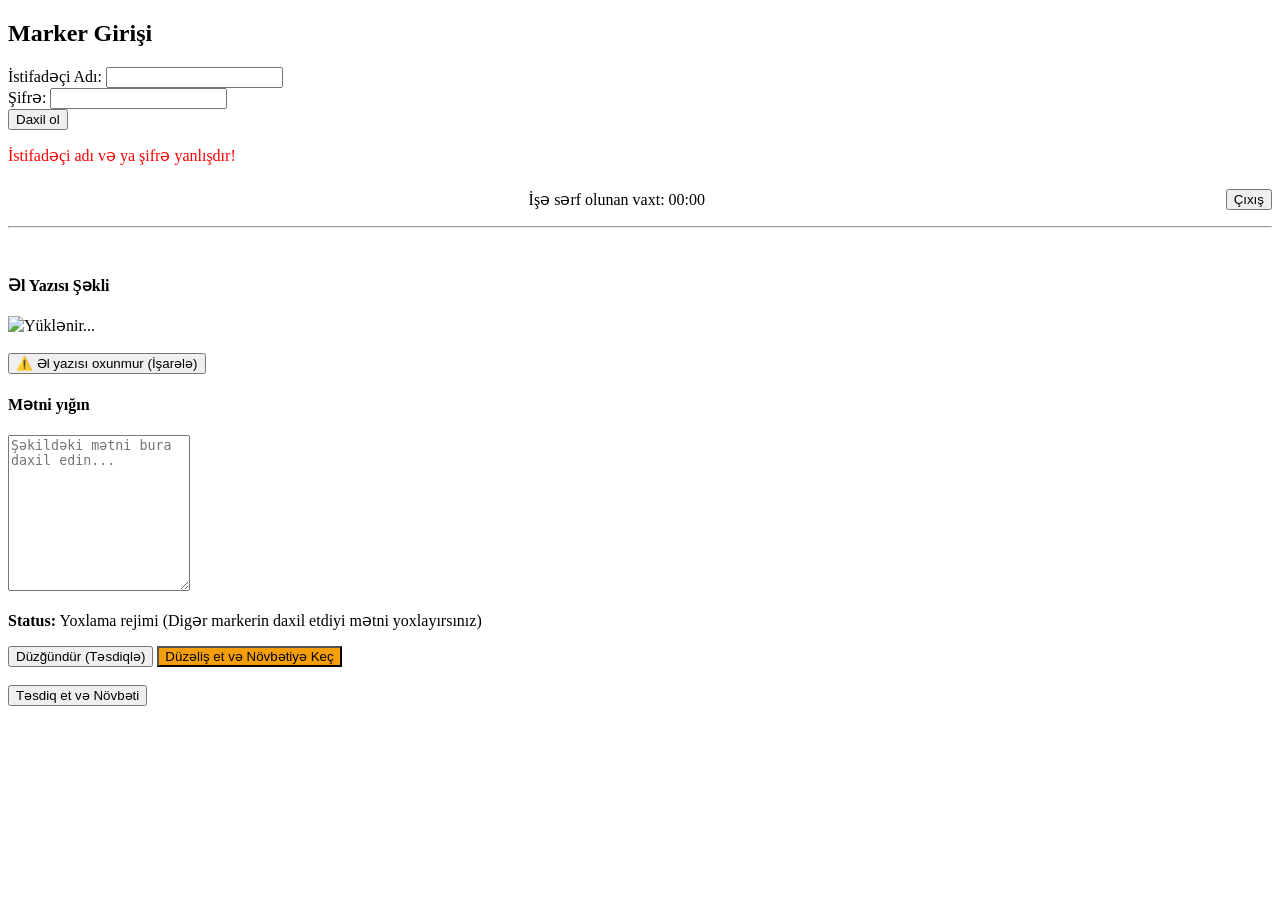
==== index.html @ 2e1c73f7 "Add files via upload" ====
<!DOCTYPE html>
<html lang="az">
<head>
  <meta charset="UTF-8">
  <title>Marker Paneli - Əl Yazısı Qeydiyyatı</title>
  <link rel="stylesheet" href="css/style.css">
</head>
<body>

  <div class="container">
    <!-- Daxil Olma Paneli -->
    <div id="login-card" class="card">
      <h2>Marker Girişi</h2>
      <div class="form-group">
        <label>İstifadəçi Adı:</label>
        <input type="text" id="username">
      </div>
      <div class="form-group">
        <label>Şifrə:</label>
        <input type="password" id="password">
      </div>
      <button id="login-btn">Daxil ol</button>
      <p id="login-error" style="color:red;" class="hidden">İstifadəçi adı və ya şifrə yanlışdır!</p>
    </div>

    <!-- İş Sahəsi -->
    <div id="workspace-card" class="card hidden">
      <div style="display:flex; justify-content:space-between; align-items:center;">
        <h3 id="user-info"></h3>
        <div class="timer-box">İşə sərf olunan vaxt: <span id="timer">00:00</span></div>
        <button id="logout-btn" class="danger">Çıxış</button>
      </div>
      <hr><br>

      <div class="workspace">
        <div class="image-container">
          <h4>Əl Yazısı Şəkli</h4>
          <img id="task-image" src="" alt="Yüklənir...">
          <br><br>
          <button id="unreadable-btn" class="danger">⚠️ Əl yazısı oxunmur (İşarələ)</button>
        </div>

        <div>
          <h4 id="task-mode-title">Mətni yığın</h4>
          <div class="form-group">
            <textarea id="transcription-text" rows="10" placeholder="Şəkildəki mətni bura daxil edin..."></textarea>
          </div>

          <div id="verification-actions" class="hidden">
            <p><strong>Status:</strong> Yoxlama rejimi (Digər markerin daxil etdiyi mətni yoxlayırsınız)</p>
            <button id="approve-btn" class="success">Düzğündür (Təsdiqlə)</button>
            <button id="correct-btn" style="background:#f59e0b;">Düzəliş et və Növbətiyə Keç</button>
          </div>

          <br>
          <button id="submit-btn">Təsdiq et və Növbəti</button>
        </div>
      </div>
    </div>
  </div>

  <script type="module" src="js/app.js"></script>
</body>
</html>
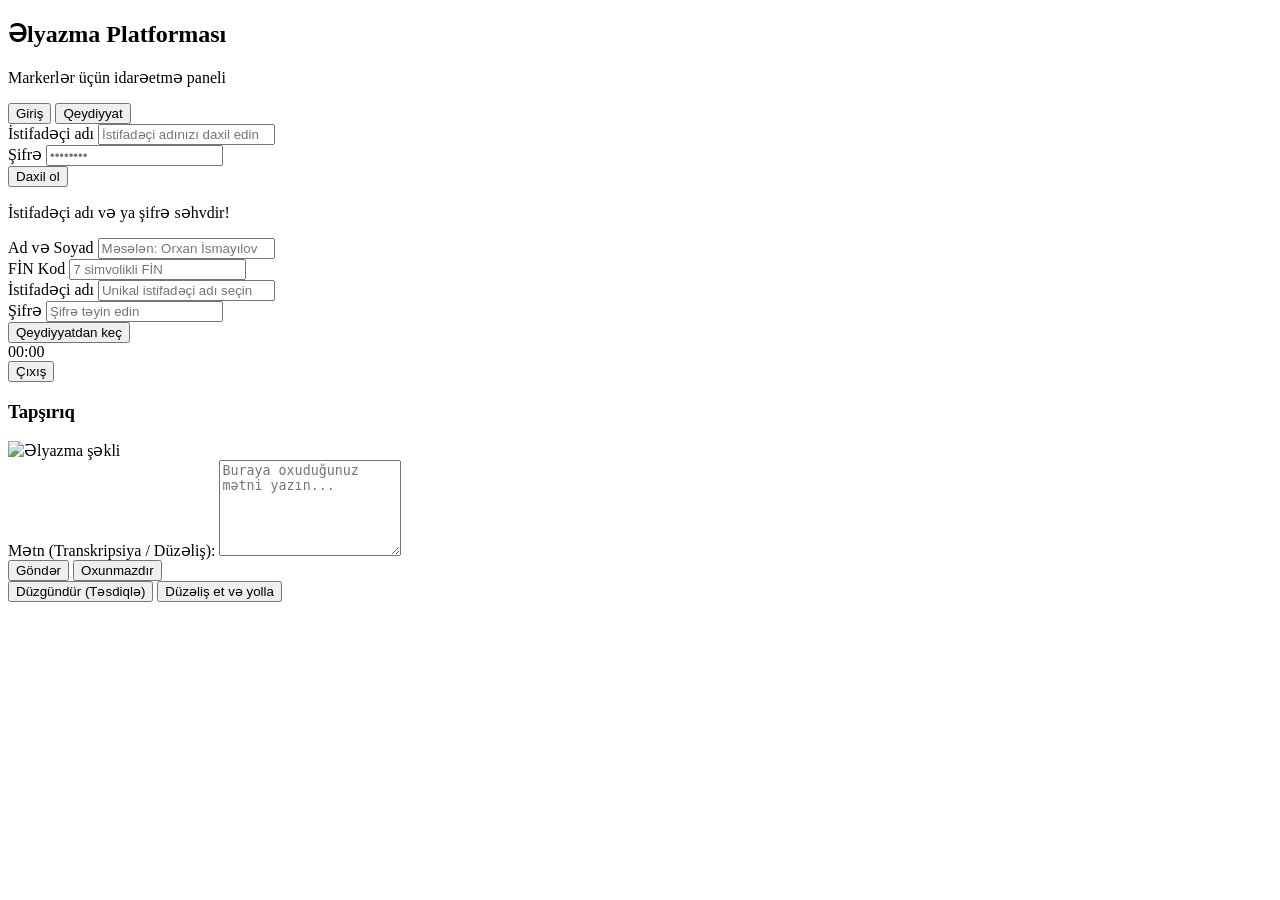
==== commit 9145d654: "Revise index.html for transcription platform layout Updated the title and stylesheet link, and restr" ====
--- a/index.html
+++ b/index.html
@@ -2,58 +2,92 @@
 <html lang="az">
 <head>
   <meta charset="UTF-8">
-  <title>Marker Paneli - Əl Yazısı Qeydiyyatı</title>
-  <link rel="stylesheet" href="css/style.css">
+  <title>Əlyazma Transkripsiya Platforması</title>
+  <link rel="stylesheet" href="style.css">
 </head>
 <body>
 
-  <div class="container">
-    <!-- Daxil Olma Paneli -->
-    <div id="login-card" class="card">
-      <h2>Marker Girişi</h2>
-      <div class="form-group">
-        <label>İstifadəçi Adı:</label>
-        <input type="text" id="username">
-      </div>
-      <div class="form-group">
-        <label>Şifrə:</label>
-        <input type="password" id="password">
-      </div>
-      <button id="login-btn">Daxil ol</button>
-      <p id="login-error" style="color:red;" class="hidden">İstifadəçi adı və ya şifrə yanlışdır!</p>
+  <!-- Giriş və Qeydiyyat Səhifəsi -->
+  <div id="login-card" class="card auth-container">
+    <div class="auth-header">
+      <h2>Əlyazma Platforması</h2>
+      <p>Markerlər üçün idarəetmə paneli</p>
     </div>
 
-    <!-- İş Sahəsi -->
-    <div id="workspace-card" class="card hidden">
-      <div style="display:flex; justify-content:space-between; align-items:center;">
-        <h3 id="user-info"></h3>
-        <div class="timer-box">İşə sərf olunan vaxt: <span id="timer">00:00</span></div>
-        <button id="logout-btn" class="danger">Çıxış</button>
+    <!-- Tab Keçidləri -->
+    <div class="auth-tabs">
+      <button id="tab-login-btn" class="tab-btn active" onclick="switchAuthTab('login')">Giriş</button>
+      <button id="tab-reg-btn" class="tab-btn" onclick="switchAuthTab('register')">Qeydiyyat</button>
+    </div>
+
+    <!-- Giriş Formu -->
+    <div id="form-login" class="auth-form">
+      <div class="input-group">
+        <label>İstifadəçi adı</label>
+        <input type="text" id="login-username" placeholder="İstifadəçi adınızı daxil edin">
       </div>
-      <hr><br>
+      <div class="input-group">
+        <label>Şifrə</label>
+        <input type="password" id="login-password" placeholder="••••••••">
+      </div>
+      <button id="login-btn" class="primary-btn">Daxil ol</button>
+      <p id="login-error" class="error-text hidden">İstifadəçi adı və ya şifrə səhvdir!</p>
+    </div>
 
-      <div class="workspace">
-        <div class="image-container">
-          <h4>Əl Yazısı Şəkli</h4>
-          <img id="task-image" src="" alt="Yüklənir...">
-          <br><br>
-          <button id="unreadable-btn" class="danger">⚠️ Əl yazısı oxunmur (İşarələ)</button>
+    <!-- Qeydiyyat Formu -->
+    <div id="form-register" class="auth-form hidden">
+      <div class="input-group">
+        <label>Ad və Soyad</label>
+        <input type="text" id="reg-fullname" placeholder="Məsələn: Orxan İsmayılov">
+      </div>
+      <div class="input-group">
+        <label>FİN Kod</label>
+        <input type="text" id="reg-fin" placeholder="7 simvolikli FİN">
+      </div>
+      <div class="input-group">
+        <label>İstifadəçi adı</label>
+        <input type="text" id="reg-username" placeholder="Unikal istifadəçi adı seçin">
+      </div>
+      <div class="input-group">
+        <label>Şifrə</label>
+        <input type="password" id="reg-password" placeholder="Şifrə təyin edin">
+      </div>
+      <button id="register-btn" class="primary-btn">Qeydiyyatdan keç</button>
+    </div>
+  </div>
+
+  <!-- İş Sahəsi (Workspace) -->
+  <div id="workspace-card" class="card workspace-container hidden">
+    <header class="workspace-header">
+      <div>
+        <span id="user-info" class="user-badge"></span>
+        <span id="timer" class="timer-badge">00:00</span>
+      </div>
+      <button id="logout-btn" class="danger-btn">Çıxış</button>
+    </header>
+
+    <div class="workspace-body">
+      <div class="image-viewer">
+        <h3 id="task-mode-title">Tapşırıq</h3>
+        <img id="task-image" src="" alt="Əlyazma şəkli">
+      </div>
+
+      <div class="editor-panel">
+        <div class="input-group">
+          <label>Mətn (Transkripsiya / Düzəliş):</label>
+          <textarea id="transcription-text" rows="6" placeholder="Buraya oxuduğunuz mətni yazın..."></textarea>
         </div>
 
-        <div>
-          <h4 id="task-mode-title">Mətni yığın</h4>
-          <div class="form-group">
-            <textarea id="transcription-text" rows="10" placeholder="Şəkildəki mətni bura daxil edin..."></textarea>
-          </div>
+        <!-- A və B markerləri üçün -->
+        <div id="writing-actions" class="action-buttons">
+          <button id="submit-btn" class="primary-btn">Göndər</button>
+          <button id="unreadable-btn" class="warning-btn">Oxunmazdır</button>
+        </div>
 
-          <div id="verification-actions" class="hidden">
-            <p><strong>Status:</strong> Yoxlama rejimi (Digər markerin daxil etdiyi mətni yoxlayırsınız)</p>
-            <button id="approve-btn" class="success">Düzğündür (Təsdiqlə)</button>
-            <button id="correct-btn" style="background:#f59e0b;">Düzəliş et və Növbətiyə Keç</button>
-          </div>
-
-          <br>
-          <button id="submit-btn">Təsdiq et və Növbəti</button>
+        <!-- C və D markerləri üçün yoxlama düymələri -->
+        <div id="verification-actions" class="action-buttons hidden">
+          <button id="approve-btn" class="success-btn">Düzgündür (Təsdiqlə)</button>
+          <button id="correct-btn" class="warning-btn">Düzəliş et və yolla</button>
         </div>
       </div>
     </div>
@@ -61,4 +95,4 @@
 
   <script type="module" src="js/app.js"></script>
 </body>
-</html>+</html>
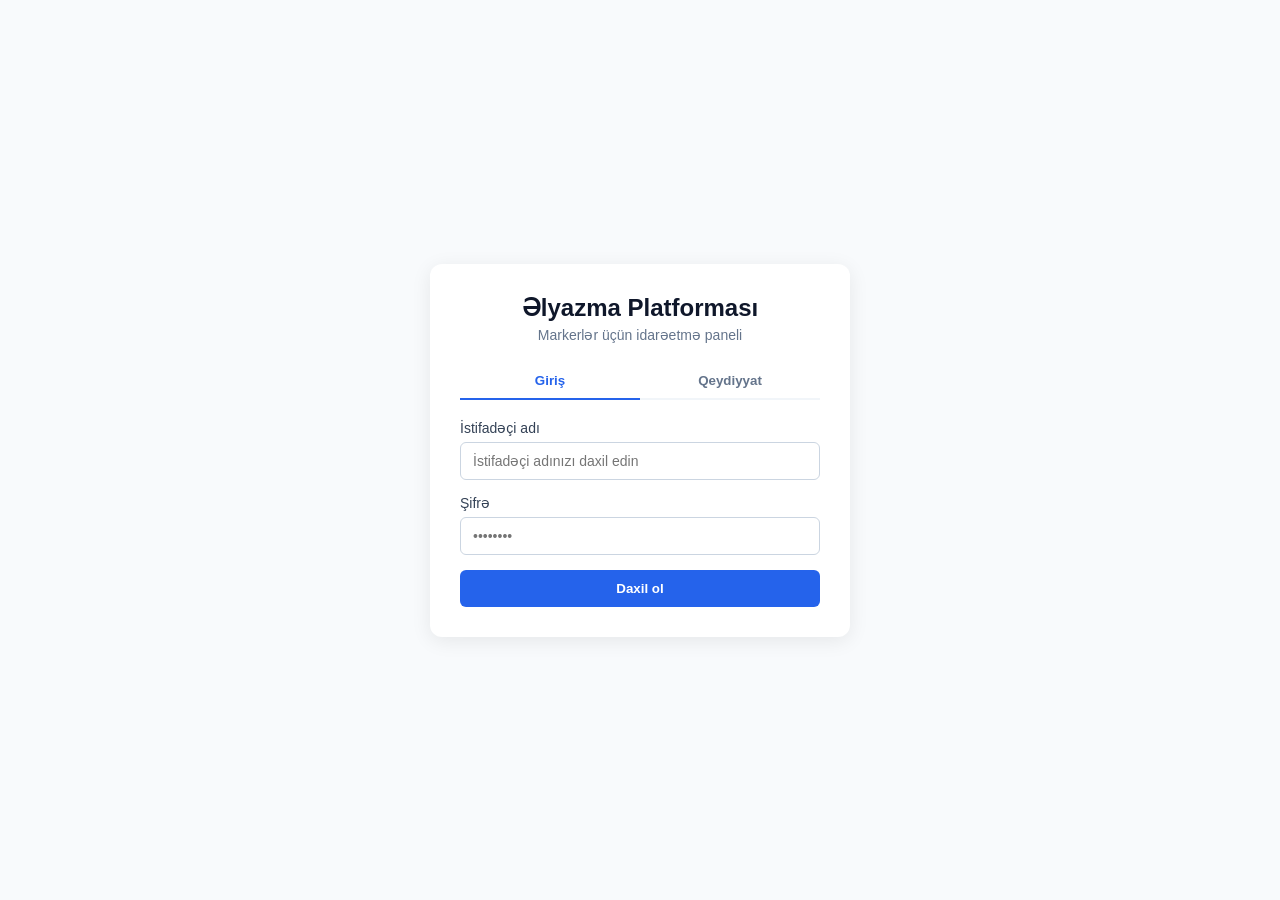
==== commit 70e34c55: "Update stylesheet link path in index.html" ====
--- a/index.html
+++ b/index.html
@@ -3,7 +3,7 @@
 <head>
   <meta charset="UTF-8">
   <title>Əlyazma Transkripsiya Platforması</title>
-  <link rel="stylesheet" href="style.css">
+  <link rel="stylesheet" href="css/style.css">
 </head>
 <body>
 
--- a/css/style.css
+++ b/css/style.css
@@ -0,0 +1,216 @@
+* {
+  box-sizing: border-box;
+  margin: 0;
+  padding: 0;
+  font-family: 'Segoe UI', Tahoma, Geneva, Verdana, sans-serif;
+}
+
+body {
+  background-color: #f8fafc;
+  color: #1e293b;
+  display: flex;
+  justify-content: center;
+  align-items: center;
+  min-height: 100vh;
+  padding: 20px;
+}
+
+.hidden {
+  display: none !important;
+}
+
+.auth-container {
+  width: 100%;
+  max-width: 420px;
+  background: #ffffff;
+  padding: 30px;
+  border-radius: 12px;
+  box-shadow: 0 4px 20px rgba(0, 0, 0, 0.08);
+}
+
+.auth-header {
+  text-align: center;
+  margin-bottom: 20px;
+}
+
+.auth-header h2 {
+  color: #0f172a;
+  margin-bottom: 5px;
+}
+
+.auth-header p {
+  color: #64748b;
+  font-size: 14px;
+}
+
+.auth-tabs {
+  display: flex;
+  margin-bottom: 20px;
+  border-bottom: 2px solid #f1f5f9;
+}
+
+.tab-btn {
+  flex: 1;
+  padding: 10px;
+  background: none;
+  border: none;
+  font-weight: 600;
+  cursor: pointer;
+  color: #64748b;
+  transition: all 0.2s;
+}
+
+.tab-btn.active {
+  color: #2563eb;
+  border-bottom: 2px solid #2563eb;
+  margin-bottom: -2px;
+}
+
+.input-group {
+  margin-bottom: 15px;
+}
+
+.input-group label {
+  display: block;
+  margin-bottom: 6px;
+  font-size: 14px;
+  font-weight: 500;
+  color: #334155;
+}
+
+.input-group input,
+.input-group textarea {
+  width: 100%;
+  padding: 10px 12px;
+  border: 1px solid #cbd5e1;
+  border-radius: 6px;
+  font-size: 14px;
+  outline: none;
+  transition: border-color 0.2s;
+}
+
+.input-group input:focus,
+.input-group textarea:focus {
+  border-color: #2563eb;
+}
+
+.workspace-container {
+  width: 100%;
+  max-width: 900px;
+  background: #ffffff;
+  padding: 25px;
+  border-radius: 12px;
+  box-shadow: 0 4px 20px rgba(0, 0, 0, 0.08);
+}
+
+.workspace-header {
+  display: flex;
+  justify-content: space-between;
+  align-items: center;
+  margin-bottom: 20px;
+  padding-bottom: 15px;
+  border-bottom: 1px solid #e2e8f0;
+}
+
+.user-badge {
+  font-weight: 600;
+  color: #0f172a;
+  margin-right: 15px;
+}
+
+.timer-badge {
+  background: #e0f2fe;
+  color: #0369a1;
+  padding: 4px 10px;
+  border-radius: 6px;
+  font-weight: 600;
+  font-size: 14px;
+}
+
+.workspace-body {
+  display: grid;
+  grid-template-columns: 1fr 1fr;
+  gap: 20px;
+}
+
+@media(max-width: 768px) {
+  .workspace-body {
+    grid-template-columns: 1fr;
+  }
+}
+
+.image-viewer h3 {
+  font-size: 15px;
+  margin-bottom: 10px;
+  color: #334155;
+}
+
+.image-viewer img {
+  width: 100%;
+  max-height: 400px;
+  object-fit: contain;
+  border: 1px solid #cbd5e1;
+  border-radius: 6px;
+  background: #f8fafc;
+}
+
+.action-buttons {
+  display: flex;
+  gap: 10px;
+  margin-top: 15px;
+}
+
+.primary-btn {
+  width: 100%;
+  padding: 11px;
+  background: #2563eb;
+  color: white;
+  border: none;
+  border-radius: 6px;
+  font-weight: 600;
+  cursor: pointer;
+  transition: background 0.2s;
+}
+
+.primary-btn:hover {
+  background: #1d4ed8;
+}
+
+.success-btn {
+  flex: 1;
+  padding: 10px;
+  background: #16a34a;
+  color: white;
+  border: none;
+  border-radius: 6px;
+  font-weight: 600;
+  cursor: pointer;
+}
+
+.warning-btn {
+  flex: 1;
+  padding: 10px;
+  background: #ca8a04;
+  color: white;
+  border: none;
+  border-radius: 6px;
+  font-weight: 600;
+  cursor: pointer;
+}
+
+.danger-btn {
+  padding: 8px 16px;
+  background: #dc2626;
+  color: white;
+  border: none;
+  border-radius: 6px;
+  font-weight: 600;
+  cursor: pointer;
+}
+
+.error-text {
+  color: #dc2626;
+  font-size: 13px;
+  margin-top: 10px;
+  text-align: center;
+}
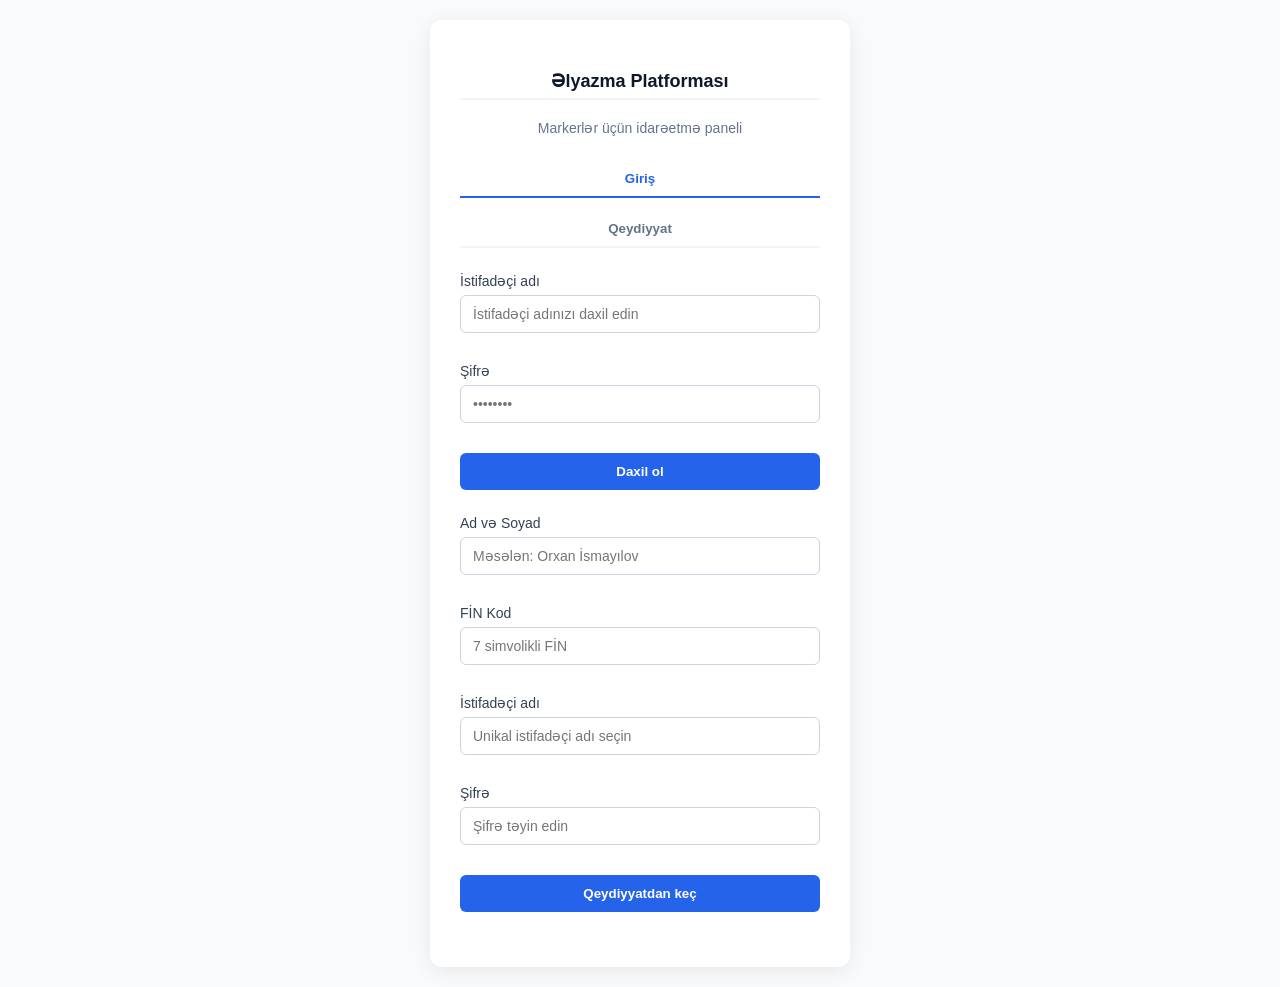
==== commit 52906c04: "Enhance image viewer and editor panel layout" ====
--- a/index.html
+++ b/index.html
@@ -67,15 +67,41 @@
     </header>
 
     <div class="workspace-body">
+      <!-- Şəkil və Zoom Alətləri -->
       <div class="image-viewer">
-        <h3 id="task-mode-title">Tapşırıq</h3>
-        <img id="task-image" src="" alt="Əlyazma şəkli">
+        <div class="image-toolbar">
+          <h3 id="task-mode-title">Tapşırıq</h3>
+          <div class="zoom-btns">
+            <button type="button" id="zoom-in" title="Böyüt">+</button>
+            <button type="button" id="zoom-out" title="Kiçilt">-</button>
+            <button type="button" id="zoom-reset" title="Standart">Standart</button>
+          </div>
+        </div>
+        <div class="image-wrapper">
+          <img id="task-image" src="" alt="Əlyazma şəkli">
+        </div>
       </div>
 
+      <!-- Redaktor Paneli -->
       <div class="editor-panel">
+        <!-- C/D Yoxlama mərhələsi üçün A və B yazılarını müqayisə paneli -->
+        <div id="comparison-panel" class="hidden comparison-box">
+          <h4>Markerlərin Yazdıqları Mətnlər:</h4>
+          <div class="comparison-grid">
+            <div class="text-card">
+              <strong>A Markerinin Mətni:</strong>
+              <p id="text-a-view">-</p>
+            </div>
+            <div class="text-card">
+              <strong>B Markerinin Mətni:</strong>
+              <p id="text-b-view">-</p>
+            </div>
+          </div>
+        </div>
+
         <div class="input-group">
-          <label>Mətn (Transkripsiya / Düzəliş):</label>
-          <textarea id="transcription-text" rows="6" placeholder="Buraya oxuduğunuz mətni yazın..."></textarea>
+          <label id="textarea-label">Mətn (Transkripsiya / Düzəliş):</label>
+          <textarea id="transcription-text" rows="5" placeholder="Buraya mətni yazın..."></textarea>
         </div>
 
         <!-- A və B markerləri üçün -->
--- a/css/style.css
+++ b/css/style.css
@@ -214,3 +214,121 @@
   margin-top: 10px;
   text-align: center;
 }
+/* Admin Paneli və Ümumi Konteyner Üslubu */
+.container {
+  width: 100%;
+  max-width: 1100px;
+  margin: 30px auto;
+  background: #ffffff;
+  padding: 30px;
+  border-radius: 12px;
+  box-shadow: 0 4px 20px rgba(0, 0, 0, 0.08);
+}
+
+/* Admin Konteyner Üslubu */
+.container {
+  width: 100%;
+  max-width: 1200px;
+  margin: 30px auto;
+  background: #ffffff;
+  padding: 30px;
+  border-radius: 12px;
+  box-shadow: 0 4px 20px rgba(0, 0, 0, 0.08);
+}
+
+/* Admin Başlıqları */
+h2, h3 {
+  color: #0f172a;
+  margin-top: 20px;
+  margin-bottom: 12px;
+  font-size: 18px;
+  border-bottom: 2px solid #f1f5f9;
+  padding-bottom: 6px;
+}
+
+/* Statistika Blokları (Ümumi Şəkillər, Yığılmışlar və s.) */
+.stats-container, div[style*="display: flex"], .admin-stats {
+  display: grid;
+  grid-template-columns: repeat(auto-fit, minmax(220px, 1fr));
+  gap: 15px;
+  margin-bottom: 25px;
+}
+
+/* Qeydiyyat Formu Səliqəsi */
+.admin-form-section {
+  background: #f8fafc;
+  padding: 20px;
+  border-radius: 8px;
+  border: 1px solid #e2e8f0;
+  margin-bottom: 25px;
+}
+
+.admin-form-grid {
+  display: grid;
+  grid-template-columns: 1fr 1fr;
+  gap: 15px;
+}
+
+@media(max-width: 768px) {
+  .admin-form-grid {
+    grid-template-columns: 1fr;
+  }
+}
+
+/* Cədvəllər (Performans və Qeydlər) */
+table {
+  width: 100%;
+  border-collapse: collapse;
+  margin-top: 10px;
+  margin-bottom: 25px;
+  background: #ffffff;
+  border-radius: 8px;
+  overflow: hidden;
+  border: 1px solid #e2e8f0;
+}
+
+th, td {
+  padding: 12px 15px;
+  border-bottom: 1px solid #e2e8f0;
+  text-align: left;
+  font-size: 14px;
+}
+
+th {
+  background-color: #f1f5f9;
+  color: #334155;
+  font-weight: 600;
+}
+
+tr:hover {
+  background-color: #f8fafc;
+}
+
+/* Statistika Göstəriciləri Üçün Şık Grid Blokları */
+.stats-container, 
+body > div > div:nth-of-type(-n+4),
+div[style*="display: flex"] {
+  display: grid !important;
+  grid-template-columns: repeat(auto-fit, minmax(200px, 1fr));
+  gap: 15px;
+  margin-bottom: 25px;
+}
+
+/* Hər bir statistika və ya məlumat kartı görünüşü */
+.stat-box, div[style*="background"], h3 + div {
+  background: #f8fafc;
+  padding: 15px 20px;
+  border-radius: 8px;
+  border: 1px solid #e2e8f0;
+  box-shadow: 0 1px 3px rgba(0,0,0,0.02);
+}
+
+/* Başlıqların sərhədləri və rəngi */
+h1, h2, h3 {
+  color: #0f172a;
+  margin-top: 20px;
+  margin-bottom: 12px;
+  font-size: 18px;
+  border-bottom: 2px solid #f1f5f9;
+  padding-bottom: 6px;
+}
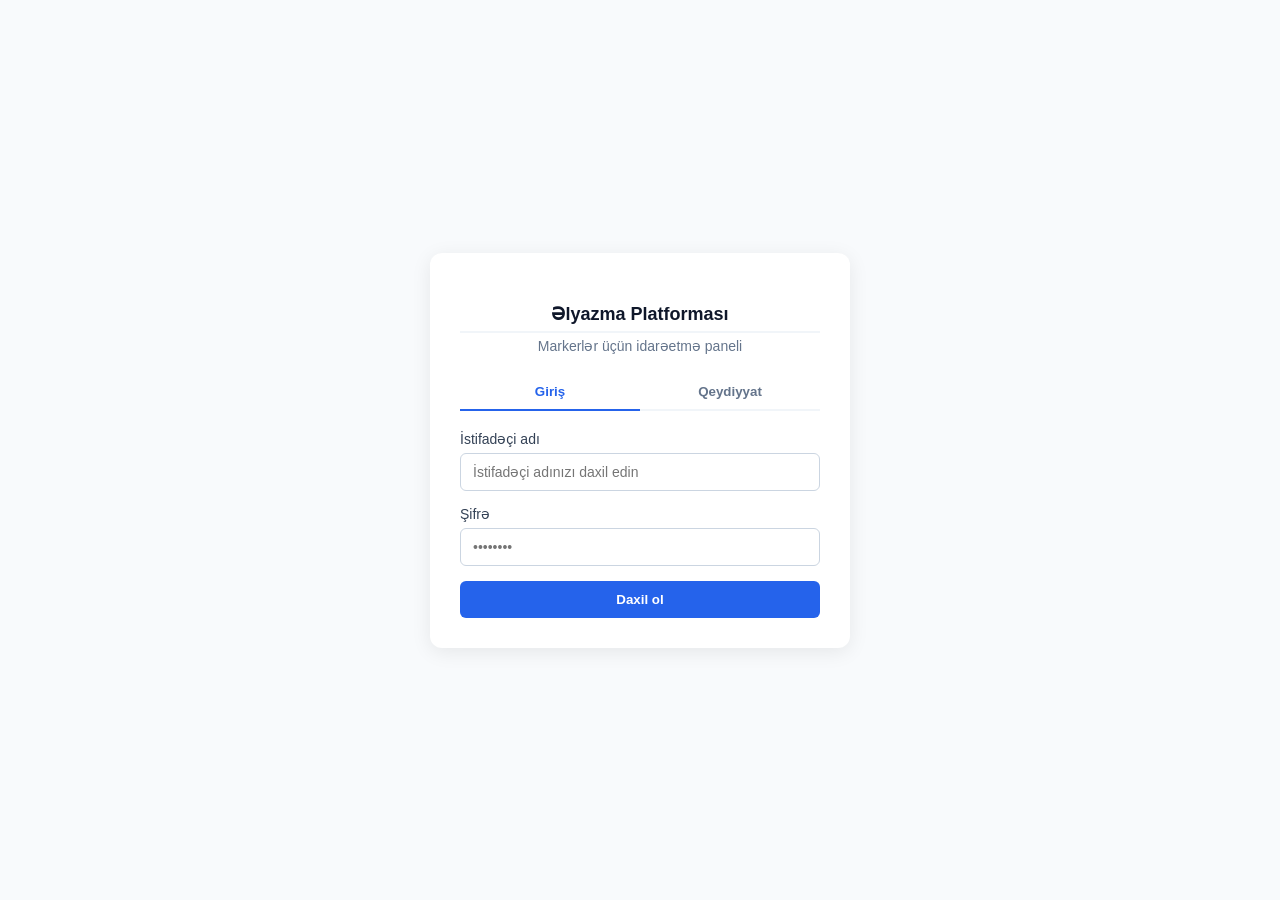
==== commit 8e47cbac: "Fix title and update labels in index.html Updated various labels and comments for clarity and consis" ====
--- a/index.html
+++ b/index.html
@@ -2,7 +2,7 @@
 <html lang="az">
 <head>
   <meta charset="UTF-8">
-  <title>Əlyazma Transkripsiya Platforması</title>
+  <title>Əляazma Transkripsiya Platforması</title>
   <link rel="stylesheet" href="css/style.css">
 </head>
 <body>
@@ -14,13 +14,11 @@
       <p>Markerlər üçün idarəetmə paneli</p>
     </div>
 
-    <!-- Tab Keçidləri -->
     <div class="auth-tabs">
       <button id="tab-login-btn" class="tab-btn active" onclick="switchAuthTab('login')">Giriş</button>
       <button id="tab-reg-btn" class="tab-btn" onclick="switchAuthTab('register')">Qeydiyyat</button>
     </div>
 
-    <!-- Giriş Formu -->
     <div id="form-login" class="auth-form">
       <div class="input-group">
         <label>İstifadəçi adı</label>
@@ -34,7 +32,6 @@
       <p id="login-error" class="error-text hidden">İstifadəçi adı və ya şifrə səhvdir!</p>
     </div>
 
-    <!-- Qeydiyyat Formu -->
     <div id="form-register" class="auth-form hidden">
       <div class="input-group">
         <label>Ad və Soyad</label>
@@ -56,7 +53,7 @@
     </div>
   </div>
 
-  <!-- İş Sahəsi (Workspace) -->
+  <!-- İş Sahəsi (Workspace - Şəkil yuxarıda, idarəetmə altdadır) -->
   <div id="workspace-card" class="card workspace-container hidden">
     <header class="workspace-header">
       <div>
@@ -66,33 +63,32 @@
       <button id="logout-btn" class="danger-btn">Çıxış</button>
     </header>
 
-    <div class="workspace-body">
-      <!-- Şəkil və Zoom Alətləri -->
-      <div class="image-viewer">
+    <div class="workspace-body-vertical">
+      
+      <!-- 1. Şəkil Bölməsi (Yuxarıda və Böyük) -->
+      <div class="image-viewer-full">
         <div class="image-toolbar">
           <h3 id="task-mode-title">Tapşırıq</h3>
-          <div class="zoom-btns">
-            <button type="button" id="zoom-in" title="Böyüt">+</button>
-            <button type="button" id="zoom-out" title="Kiçilt">-</button>
-            <button type="button" id="zoom-reset" title="Standart">Standart</button>
-          </div>
+          <div class="zoom-info">Mausun diyircəyi (scroll) ilə böyüdüb kiçildə bilərsiniz</div>
+          <button type="button" id="zoom-reset" class="zoom-reset-btn">Standart Ölçü</button>
         </div>
-        <div class="image-wrapper">
+        <div class="image-wrapper-full" id="image-scroll-container">
           <img id="task-image" src="" alt="Əlyazma şəkli">
         </div>
       </div>
 
-      <!-- Redaktor Paneli -->
-      <div class="editor-panel">
-        <!-- C/D Yoxlama mərhələsi üçün A və B yazılarını müqayisə paneli -->
+      <!-- 2. Redaktor və İdarəetmə Paneli (Şəkilin Altında) -->
+      <div class="editor-panel-full">
+        
+        <!-- C/D Yoxlama Mərhələsi üçün İnteraktiv A və B Seçim Kartları -->
         <div id="comparison-panel" class="hidden comparison-box">
-          <h4>Markerlərin Yazdıqları Mətnlər:</h4>
+          <h4>Markerlərin Yazdıqları (Seçmək üçün üzərinə klikləyin):</h4>
           <div class="comparison-grid">
-            <div class="text-card">
+            <div class="text-card selectable-card" id="card-a" onclick="selectTranscription('A')">
               <strong>A Markerinin Mətni:</strong>
               <p id="text-a-view">-</p>
             </div>
-            <div class="text-card">
+            <div class="text-card selectable-card" id="card-b" onclick="selectTranscription('B')">
               <strong>B Markerinin Mətni:</strong>
               <p id="text-b-view">-</p>
             </div>
@@ -101,10 +97,10 @@
 
         <div class="input-group">
           <label id="textarea-label">Mətn (Transkripsiya / Düzəliş):</label>
-          <textarea id="transcription-text" rows="5" placeholder="Buraya mətni yazın..."></textarea>
+          <textarea id="transcription-text" rows="4" placeholder="Buraya mətni yazın və ya yuxarıdan seçin..."></textarea>
         </div>
 
-        <!-- A və B markerləri üçün -->
+        <!-- A və B markerləri üçün düymələr -->
         <div id="writing-actions" class="action-buttons">
           <button id="submit-btn" class="primary-btn">Göndər</button>
           <button id="unreadable-btn" class="warning-btn">Oxunmazdır</button>
@@ -112,10 +108,12 @@
 
         <!-- C və D markerləri üçün yoxlama düymələri -->
         <div id="verification-actions" class="action-buttons hidden">
-          <button id="approve-btn" class="success-btn">Düzgündür (Təsdiqlə)</button>
-          <button id="correct-btn" class="warning-btn">Düzəliş et və yolla</button>
+          <button id="approve-btn" class="success-btn">Seçiləni Təsdiqlə (Düzgündür)</button>
+          <button id="correct-btn" class="warning-btn">Düzəliş Et və Göndər</button>
         </div>
+
       </div>
+
     </div>
   </div>
 
--- a/css/style.css
+++ b/css/style.css
@@ -1,3 +1,6 @@
+/* ==========================================
+   1. ÜMUMI VƏ RESET QAYDALARI
+   ================================---------- */
 * {
   box-sizing: border-box;
   margin: 0;
@@ -19,6 +22,9 @@
   display: none !important;
 }
 
+/* ==========================================
+   2. GİRİŞ VƏ QİİDYYAT (AUTH) QUTULARI
+   ================================---------- */
 .auth-container {
   width: 100%;
   max-width: 420px;
@@ -66,6 +72,9 @@
   margin-bottom: -2px;
 }
 
+/* ==========================================
+   3. FORMLAR VƏ INPUTLAR
+   ================================---------- */
 .input-group {
   margin-bottom: 15px;
 }
@@ -94,11 +103,14 @@
   border-color: #2563eb;
 }
 
+/* ==========================================
+   4. İŞ SAHƏSİ (WORKSPACE) - INDEX.HTML ÜÇÜN
+   ================================---------- */
 .workspace-container {
   width: 100%;
-  max-width: 900px;
+  max-width: 1350px; /* Əvvəlki 900px və ya 950px ölçüsünü daha da böyüdürük */
   background: #ffffff;
-  padding: 25px;
+  padding: 30px;
   border-radius: 12px;
   box-shadow: 0 4px 20px rgba(0, 0, 0, 0.08);
 }
@@ -139,93 +151,105 @@
   }
 }
 
+/* Şəkil Viewer və Zoom Alətləri */
 .image-viewer h3 {
   font-size: 15px;
   margin-bottom: 10px;
   color: #334155;
 }
 
-.image-viewer img {
-  width: 100%;
-  max-height: 400px;
-  object-fit: contain;
+.image-toolbar {
+  display: flex;
+  justify-content: space-between;
+  align-items: center;
+  margin-bottom: 8px;
+}
+
+.zoom-btns {
+  display: flex;
+  gap: 4px;
+}
+
+.zoom-btns button {
+  padding: 3px 8px;
+  background: #e2e8f0;
+  border: none;
+  border-radius: 4px;
+  font-weight: bold;
+  cursor: pointer;
+  font-size: 12px;
+}
+
+.zoom-btns button:hover {
+  background: #cbd5e1;
+}
+
+.image-wrapper {
+  width: 100%;
+  height: 700px; /* Hündürlüyü artırırıq ki, şəkil böyük görünsün */
+  overflow: auto;
   border: 1px solid #cbd5e1;
   border-radius: 6px;
   background: #f8fafc;
-}
-
-.action-buttons {
-  display: flex;
+  position: relative;
+  display: flex;
+  justify-content: center;
+  align-items: flex-start;
+}
+
+.image-wrapper img {
+  max-width: none !important; /* Şəklin avtomatik kiçilməsinin qarşısını alır */
+  width: 100%;                /* İlkin olaraq eni doldurur, zoom edildikdə böyüyür */
+  height: auto;
+  transition: transform 0.2s ease;
+  transform-origin: top left;
+  cursor: grab;
+}
+
+/* C/D Müqayisə Paneli */
+.comparison-box {
+  background: #f1f5f9;
+  padding: 12px;
+  border-radius: 8px;
+  margin-bottom: 15px;
+  border: 1px solid #cbd5e1;
+}
+
+.comparison-box h4 {
+  font-size: 13px;
+  color: #334155;
+  margin-bottom: 8px;
+}
+
+.comparison-grid {
+  display: grid;
+  grid-template-columns: 1fr 1fr;
   gap: 10px;
-  margin-top: 15px;
-}
-
-.primary-btn {
-  width: 100%;
-  padding: 11px;
-  background: #2563eb;
-  color: white;
-  border: none;
-  border-radius: 6px;
-  font-weight: 600;
-  cursor: pointer;
-  transition: background 0.2s;
-}
-
-.primary-btn:hover {
-  background: #1d4ed8;
-}
-
-.success-btn {
-  flex: 1;
-  padding: 10px;
-  background: #16a34a;
-  color: white;
-  border: none;
-  border-radius: 6px;
-  font-weight: 600;
-  cursor: pointer;
-}
-
-.warning-btn {
-  flex: 1;
-  padding: 10px;
-  background: #ca8a04;
-  color: white;
-  border: none;
-  border-radius: 6px;
-  font-weight: 600;
-  cursor: pointer;
-}
-
-.danger-btn {
-  padding: 8px 16px;
-  background: #dc2626;
-  color: white;
-  border: none;
-  border-radius: 6px;
-  font-weight: 600;
-  cursor: pointer;
-}
-
-.error-text {
-  color: #dc2626;
+}
+
+.text-card {
+  background: #ffffff;
+  padding: 8px 10px;
+  border-radius: 6px;
+  border: 1px solid #e2e8f0;
   font-size: 13px;
-  margin-top: 10px;
-  text-align: center;
-}
-/* Admin Paneli və Ümumi Konteyner Üslubu */
-.container {
-  width: 100%;
-  max-width: 1100px;
-  margin: 30px auto;
-  background: #ffffff;
-  padding: 30px;
-  border-radius: 12px;
-  box-shadow: 0 4px 20px rgba(0, 0, 0, 0.08);
-}
-
-/* Admin Konteyner Üslubu */
+}
+
+.text-card strong {
+  display: block;
+  color: #2563eb;
+  margin-bottom: 4px;
+  font-size: 12px;
+}
+
+.text-card p {
+  color: #1e293b;
+  word-break: break-word;
+}
+
+/* ==========================================
+   5. ADMIN PANELİ (CONTAINER, STATİSTİKA, CƏDVƏLLƏR)
+   ================================---------- */
 .container {
   width: 100%;
   max-width: 1200px;
@@ -236,94 +260,6 @@
   box-shadow: 0 4px 20px rgba(0, 0, 0, 0.08);
 }
 
-/* Admin Başlıqları */
-h2, h3 {
-  color: #0f172a;
-  margin-top: 20px;
-  margin-bottom: 12px;
-  font-size: 18px;
-  border-bottom: 2px solid #f1f5f9;
-  padding-bottom: 6px;
-}
-
-/* Statistika Blokları (Ümumi Şəkillər, Yığılmışlar və s.) */
-.stats-container, div[style*="display: flex"], .admin-stats {
-  display: grid;
-  grid-template-columns: repeat(auto-fit, minmax(220px, 1fr));
-  gap: 15px;
-  margin-bottom: 25px;
-}
-
-/* Qeydiyyat Formu Səliqəsi */
-.admin-form-section {
-  background: #f8fafc;
-  padding: 20px;
-  border-radius: 8px;
-  border: 1px solid #e2e8f0;
-  margin-bottom: 25px;
-}
-
-.admin-form-grid {
-  display: grid;
-  grid-template-columns: 1fr 1fr;
-  gap: 15px;
-}
-
-@media(max-width: 768px) {
-  .admin-form-grid {
-    grid-template-columns: 1fr;
-  }
-}
-
-/* Cədvəllər (Performans və Qeydlər) */
-table {
-  width: 100%;
-  border-collapse: collapse;
-  margin-top: 10px;
-  margin-bottom: 25px;
-  background: #ffffff;
-  border-radius: 8px;
-  overflow: hidden;
-  border: 1px solid #e2e8f0;
-}
-
-th, td {
-  padding: 12px 15px;
-  border-bottom: 1px solid #e2e8f0;
-  text-align: left;
-  font-size: 14px;
-}
-
-th {
-  background-color: #f1f5f9;
-  color: #334155;
-  font-weight: 600;
-}
-
-tr:hover {
-  background-color: #f8fafc;
-}
-
-/* Statistika Göstəriciləri Üçün Şık Grid Blokları */
-.stats-container, 
-body > div > div:nth-of-type(-n+4),
-div[style*="display: flex"] {
-  display: grid !important;
-  grid-template-columns: repeat(auto-fit, minmax(200px, 1fr));
-  gap: 15px;
-  margin-bottom: 25px;
-}
-
-/* Hər bir statistika və ya məlumat kartı görünüşü */
-.stat-box, div[style*="background"], h3 + div {
-  background: #f8fafc;
-  padding: 15px 20px;
-  border-radius: 8px;
-  border: 1px solid #e2e8f0;
-  box-shadow: 0 1px 3px rgba(0,0,0,0.02);
-}
-
-/* Başlıqların sərhədləri və rəngi */
 h1, h2, h3 {
   color: #0f172a;
   margin-top: 20px;
@@ -332,3 +268,234 @@
   border-bottom: 2px solid #f1f5f9;
   padding-bottom: 6px;
 }
+
+/* Statistika Blokları Grid Sistemi */
+.stats-container, 
+.admin-stats,
+div[style*="display: flex"] {
+  display: grid !important;
+  grid-template-columns: repeat(auto-fit, minmax(220px, 1fr));
+  gap: 15px;
+  margin-bottom: 25px;
+}
+
+.stat-box, 
+div[style*="background"], 
+h3 + div {
+  background: #f8fafc;
+  padding: 15px 20px;
+  border-radius: 8px;
+  border: 1px solid #e2e8f0;
+  box-shadow: 0 1px 3px rgba(0,0,0,0.02);
+}
+
+/* Admin Qeydiyyat Formu Grid */
+.admin-form-section {
+  background: #f8fafc;
+  padding: 20px;
+  border-radius: 8px;
+  border: 1px solid #e2e8f0;
+  margin-bottom: 25px;
+}
+
+.admin-form-grid {
+  display: grid;
+  grid-template-columns: 1fr 1fr;
+  gap: 15px;
+}
+
+@media(max-width: 768px) {
+  .admin-form-grid {
+    grid-template-columns: 1fr;
+  }
+}
+
+/* Admin Cədvəlləri */
+table {
+  width: 100%;
+  border-collapse: collapse;
+  margin-top: 10px;
+  margin-bottom: 25px;
+  background: #ffffff;
+  border-radius: 8px;
+  overflow: hidden;
+  border: 1px solid #e2e8f0;
+}
+
+th, td {
+  padding: 12px 15px;
+  border-bottom: 1px solid #e2e8f0;
+  text-align: left;
+  font-size: 14px;
+}
+
+th {
+  background-color: #f1f5f9;
+  color: #334155;
+  font-weight: 600;
+}
+
+tr:hover {
+  background-color: #f8fafc;
+}
+
+/* ==========================================
+   6. DÜYMƏLƏR (BUTTONS)
+   ================================---------- */
+.primary-btn {
+  width: 100%;
+  padding: 11px;
+  background: #2563eb;
+  color: white;
+  border: none;
+  border-radius: 6px;
+  font-weight: 600;
+  cursor: pointer;
+  transition: background 0.2s;
+}
+
+.primary-btn:hover {
+  background: #1d4ed8;
+}
+
+.success-btn {
+  flex: 1;
+  padding: 10px;
+  background: #16a34a;
+  color: white;
+  border: none;
+  border-radius: 6px;
+  font-weight: 600;
+  cursor: pointer;
+}
+
+.warning-btn {
+  flex: 1;
+  padding: 10px;
+  background: #ca8a04;
+  color: white;
+  border: none;
+  border-radius: 6px;
+  font-weight: 600;
+  cursor: pointer;
+}
+
+.danger-btn {
+  padding: 8px 16px;
+  background: #dc2626;
+  color: white;
+  border: none;
+  border-radius: 6px;
+  font-weight: 600;
+  cursor: pointer;
+}
+
+.error-text {
+  color: #dc2626;
+  font-size: 13px;
+  margin-top: 10px;
+  text-align: center;
+}
+/* Yığcam Statistika Grid */
+.stats-grid-compact {
+  display: grid;
+  grid-template-columns: repeat(auto-fit, minmax(180px, 1fr));
+  gap: 12px;
+  margin-bottom: 20px;
+}
+
+.stat-box-compact {
+  background: #f8fafc;
+  padding: 12px 15px;
+  border-radius: 8px;
+  border: 1px solid #e2e8f0;
+  text-align: center;
+}
+
+.stat-box-compact h3 {
+  font-size: 22px;
+  color: #2563eb;
+  margin-bottom: 4px;
+  border: none;
+  padding: 0;
+}
+
+.stat-box-compact p {
+  font-size: 13px;
+  color: #64748b;
+}
+
+/* Accordion (Açılıb-Bağlanan Bölmə) */
+.accordion-card {
+  margin-bottom: 20px;
+  border: 1px solid #e2e8f0;
+  border-radius: 8px;
+  overflow: hidden;
+  background: #fff;
+}
+
+.accordion-header {
+  padding: 12px 20px;
+  background: #f8fafc;
+  cursor: pointer;
+  user-select: none;
+  transition: background 0.2s;
+}
+
+.accordion-header:hover {
+  background: #f1f5f9;
+}
+
+.accordion-header h3 {
+  margin: 0;
+  border: none;
+  padding: 0;
+  display: flex;
+  justify-content: space-between;
+  align-items: center;
+  font-size: 15px;
+  color: #1e293b;
+}
+
+.accordion-content {
+  padding: 20px;
+  border-top: 1px solid #e2e8f0;
+}
+
+/* Marker Redaktə Kartları */
+.marker-edit-card {
+  background: #f8fafc;
+  border: 1px solid #e2e8f0;
+  border-radius: 6px;
+  padding: 15px;
+  margin-bottom: 12px;
+}
+
+.marker-edit-grid {
+  display: grid;
+  grid-template-columns: repeat(auto-fit, minmax(180px, 1fr));
+  gap: 10px;
+  margin-bottom: 10px;
+}
+
+.marker-edit-grid input {
+  width: 100%;
+  padding: 8px;
+  border: 1px solid #cbd5e1;
+  border-radius: 4px;
+  font-size: 13px;
+}
+
+.save-marker-btn {
+  padding: 6px 14px;
+  background: #16a34a;
+  color: white;
+  border: none;
+  border-radius: 4px;
+  font-weight: 600;
+  cursor: pointer;
+  font-size: 13px;
+}
+.save-marker-btn:hover {
+  background: #15803d;
+}
